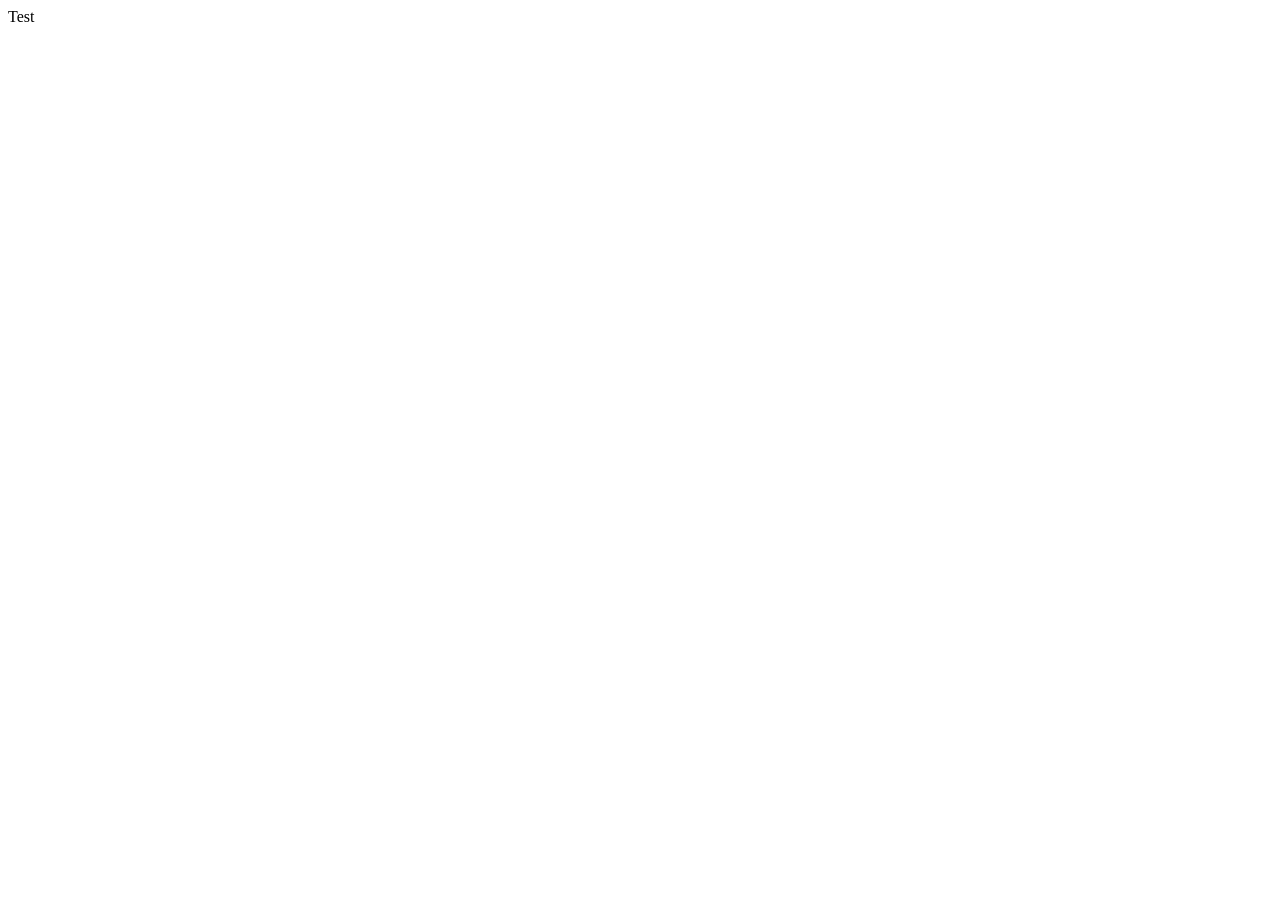
==== index.html @ 58afe357 "first commit" ====
<!doctype html>
<html lang="en">
  <head>
    <meta charset="UTF-8" />
    <meta name="viewport" content="width=device-width, initial-scale=1.0" />
    <title>Document</title>
  </head>
  <body>
    Test
  </body>
</html>
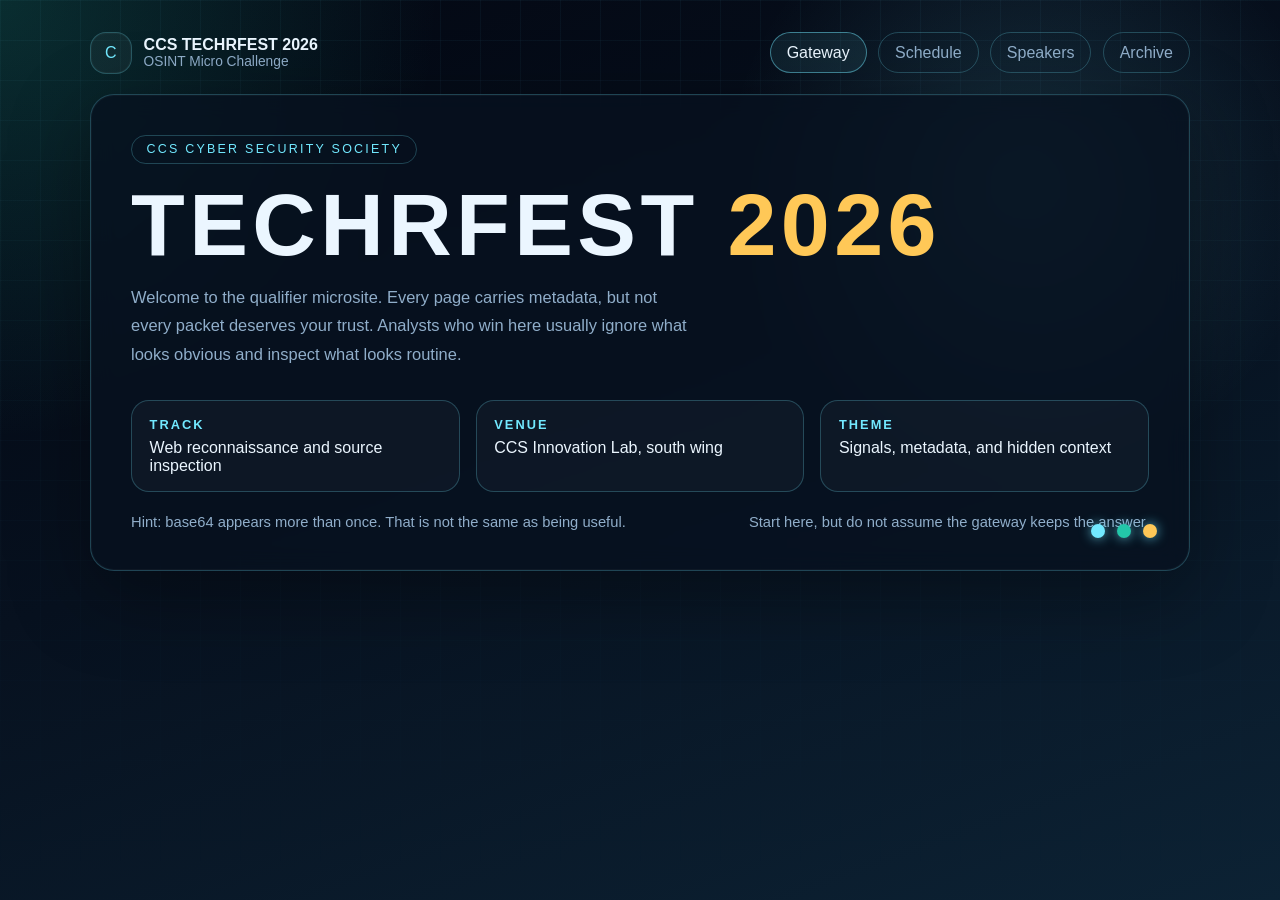
==== commit 6931a6f7: "add pages" ====
--- a/index.html
+++ b/index.html
@@ -3,9 +3,74 @@
   <head>
     <meta charset="UTF-8" />
     <meta name="viewport" content="width=device-width, initial-scale=1.0" />
-    <title>Document</title>
+    <title>CCS TECHRFEST 2026 | Gateway</title>
+    <link rel="stylesheet" href="styles.css" />
   </head>
   <body>
-    Test
+    <div class="shell">
+      <nav class="nav">
+        <a class="brand" href="index.html">
+          <span class="brand-mark">C</span>
+          <span class="brand-copy">
+            <strong>CCS TECHRFEST 2026</strong>
+            <span>OSINT Micro Challenge</span>
+          </span>
+        </a>
+        <div class="nav-links">
+          <a class="active" href="index.html">Gateway</a>
+          <a href="schedule.html">Schedule</a>
+          <a href="speakers.html">Speakers</a>
+          <a href="archive.html">Archive</a>
+        </div>
+      </nav>
+
+      <main class="hero">
+        <div class="eyebrow">CCS Cyber Security Society</div>
+        <h1>Techrfest <span>2026</span></h1>
+        <p class="lead">
+          Welcome to the qualifier microsite. Every page carries metadata, but
+          not every packet deserves your trust. Analysts who win here usually
+          ignore what looks obvious and inspect what looks routine.
+        </p>
+
+        <section class="grid grid-3" style="margin-top: 2rem">
+          <article
+            class="stat"
+            data-pulse="Q0NTLVRFQ0hSRkVTVC1HR1c="
+            data-seed="bm90X3RoZV9mbGFn"
+          >
+            <strong>Track</strong>
+            Web reconnaissance and source inspection
+          </article>
+          <article
+            class="stat"
+            data-cache="bWV0YWRhdGFfY2FjaGVfY2xlYW4="
+            data-node="Y2NzLWxhYi0wMQ=="
+          >
+            <strong>Venue</strong>
+            CCS Innovation Lab, south wing
+          </article>
+          <article
+            class="stat"
+            data-snapshot="V2F0Y2ggdGhlIGFyY2hpdmUu"
+            data-entropy="ZmFsc2VfcGFja2V0"
+          >
+            <strong>Theme</strong>
+            Signals, metadata, and hidden context
+          </article>
+        </section>
+
+        <div class="footer-note">
+          <span>Hint: base64 appears more than once. That is not the same as being useful.</span>
+          <span>Start here, but do not assume the gateway keeps the answer.</span>
+        </div>
+
+        <div class="telemetry" aria-label="Telemetry indicators">
+          <span aria-hidden="true"></span>
+          <span aria-hidden="true" data-trace="cHJldHR5X2J1dF91c2VsZXNz"></span>
+          <span aria-hidden="true"></span>
+        </div>
+      </main>
+    </div>
   </body>
 </html>
--- a/styles.css
+++ b/styles.css
@@ -0,0 +1,332 @@
+:root {
+  --bg: #07111f;
+  --bg-2: #0c2234;
+  --panel: rgba(7, 17, 31, 0.78);
+  --panel-soft: rgba(255, 255, 255, 0.03);
+  --line: rgba(114, 233, 255, 0.24);
+  --text: #ebf6ff;
+  --muted: #90aeca;
+  --cyan: #72e9ff;
+  --teal: #23c7a9;
+  --gold: #ffc857;
+  --danger: #ff7b72;
+}
+
+* {
+  box-sizing: border-box;
+}
+
+html {
+  color-scheme: dark;
+}
+
+body {
+  margin: 0;
+  min-height: 100vh;
+  color: var(--text);
+  background:
+    radial-gradient(circle at top left, rgba(35, 199, 169, 0.2), transparent 28%),
+    radial-gradient(circle at 80% 20%, rgba(114, 233, 255, 0.15), transparent 24%),
+    linear-gradient(160deg, #030712 0%, var(--bg) 46%, var(--bg-2) 100%);
+  font-family: "Trebuchet MS", "Segoe UI", sans-serif;
+}
+
+body::before {
+  content: "";
+  position: fixed;
+  inset: 0;
+  background-image:
+    linear-gradient(rgba(114, 233, 255, 0.05) 1px, transparent 1px),
+    linear-gradient(90deg, rgba(114, 233, 255, 0.05) 1px, transparent 1px);
+  background-size: 40px 40px;
+  mask-image: linear-gradient(to bottom, rgba(0, 0, 0, 0.85), transparent);
+  pointer-events: none;
+}
+
+.shell {
+  width: min(1100px, calc(100vw - 2rem));
+  margin: 0 auto;
+  padding: 2rem 0 3rem;
+}
+
+.nav {
+  display: flex;
+  flex-wrap: wrap;
+  gap: 0.8rem;
+  align-items: center;
+  justify-content: space-between;
+  margin-bottom: 1.25rem;
+}
+
+.brand {
+  display: inline-flex;
+  align-items: center;
+  gap: 0.75rem;
+  color: var(--text);
+  text-decoration: none;
+}
+
+.brand-mark {
+  width: 2.6rem;
+  height: 2.6rem;
+  display: grid;
+  place-items: center;
+  border-radius: 16px;
+  border: 1px solid var(--line);
+  color: var(--cyan);
+  background: rgba(255, 255, 255, 0.04);
+  box-shadow: inset 0 0 0 1px rgba(255, 255, 255, 0.03);
+}
+
+.brand-copy strong,
+.brand-copy span {
+  display: block;
+}
+
+.brand-copy span {
+  color: var(--muted);
+  font-size: 0.86rem;
+}
+
+.nav-links {
+  display: flex;
+  flex-wrap: wrap;
+  gap: 0.7rem;
+}
+
+.nav-links a {
+  padding: 0.65rem 1rem;
+  border: 1px solid var(--line);
+  border-radius: 999px;
+  color: var(--muted);
+  text-decoration: none;
+  transition: 160ms ease;
+}
+
+.nav-links a:hover,
+.nav-links a.active {
+  color: var(--text);
+  border-color: rgba(114, 233, 255, 0.48);
+  background: rgba(114, 233, 255, 0.08);
+}
+
+.hero,
+.panel {
+  position: relative;
+  border: 1px solid var(--line);
+  border-radius: 24px;
+  background: var(--panel);
+  backdrop-filter: blur(12px);
+  box-shadow:
+    0 24px 80px rgba(0, 0, 0, 0.35),
+    inset 0 0 0 1px rgba(255, 255, 255, 0.03);
+}
+
+.hero {
+  padding: 2.5rem;
+}
+
+.eyebrow {
+  display: inline-flex;
+  gap: 0.6rem;
+  align-items: center;
+  padding: 0.42rem 0.9rem;
+  border: 1px solid var(--line);
+  border-radius: 999px;
+  font-size: 0.78rem;
+  letter-spacing: 0.18em;
+  text-transform: uppercase;
+  color: var(--cyan);
+}
+
+h1,
+h2,
+h3 {
+  margin: 0;
+  text-transform: uppercase;
+  letter-spacing: 0.05em;
+}
+
+h1 {
+  margin-top: 1.2rem;
+  font-size: clamp(2.8rem, 8vw, 5.5rem);
+  line-height: 0.95;
+}
+
+h1 span,
+.accent {
+  color: var(--gold);
+}
+
+.lead {
+  max-width: 62ch;
+  margin-top: 1rem;
+  color: var(--muted);
+  font-size: 1.03rem;
+  line-height: 1.72;
+}
+
+.grid {
+  display: grid;
+  gap: 1rem;
+}
+
+.grid-3 {
+  grid-template-columns: repeat(3, minmax(0, 1fr));
+}
+
+.grid-2 {
+  grid-template-columns: repeat(2, minmax(0, 1fr));
+}
+
+.panel {
+  padding: 1.4rem;
+}
+
+.stat,
+.card {
+  padding: 1rem 1.1rem;
+  border: 1px solid var(--line);
+  border-radius: 18px;
+  background: var(--panel-soft);
+}
+
+.stat strong,
+.card strong,
+.label {
+  display: block;
+  margin-bottom: 0.45rem;
+  color: var(--cyan);
+  font-size: 0.8rem;
+  letter-spacing: 0.16em;
+  text-transform: uppercase;
+}
+
+.muted {
+  color: var(--muted);
+}
+
+.footer-note {
+  margin-top: 1.4rem;
+  display: flex;
+  justify-content: space-between;
+  gap: 1rem;
+  color: var(--muted);
+  font-size: 0.92rem;
+}
+
+.telemetry {
+  position: absolute;
+  right: 2rem;
+  bottom: 2rem;
+  display: flex;
+  gap: 0.75rem;
+}
+
+.telemetry span {
+  width: 14px;
+  height: 14px;
+  border-radius: 50%;
+  background: var(--cyan);
+  box-shadow: 0 0 12px rgba(114, 233, 255, 0.75);
+  animation: pulse 1.9s infinite ease-in-out;
+}
+
+.telemetry span:nth-child(2) {
+  background: var(--teal);
+  animation-delay: 0.3s;
+}
+
+.telemetry span:nth-child(3) {
+  background: var(--gold);
+  animation-delay: 0.6s;
+}
+
+.table {
+  width: 100%;
+  border-collapse: collapse;
+}
+
+.table th,
+.table td {
+  padding: 0.9rem 0.2rem;
+  border-bottom: 1px solid var(--line);
+  text-align: left;
+}
+
+.table th {
+  color: var(--cyan);
+  font-size: 0.82rem;
+  letter-spacing: 0.14em;
+  text-transform: uppercase;
+}
+
+.status {
+  display: inline-block;
+  padding: 0.3rem 0.55rem;
+  border-radius: 999px;
+  border: 1px solid currentColor;
+  font-size: 0.76rem;
+  text-transform: uppercase;
+  letter-spacing: 0.12em;
+}
+
+.status.live {
+  color: var(--teal);
+}
+
+.status.review {
+  color: var(--gold);
+}
+
+.status.locked {
+  color: var(--danger);
+}
+
+.stack {
+  display: grid;
+  gap: 1rem;
+}
+
+.tiny {
+  font-size: 0.84rem;
+}
+
+code {
+  color: var(--gold);
+  font-family: "Consolas", "Courier New", monospace;
+}
+
+@keyframes pulse {
+  0%,
+  100% {
+    transform: scale(0.9);
+    opacity: 0.55;
+  }
+
+  50% {
+    transform: scale(1.2);
+    opacity: 1;
+  }
+}
+
+@media (max-width: 820px) {
+  .hero,
+  .panel {
+    padding: 1.4rem;
+  }
+
+  .grid-2,
+  .grid-3 {
+    grid-template-columns: 1fr;
+  }
+
+  .footer-note {
+    flex-direction: column;
+  }
+
+  .telemetry {
+    position: static;
+    margin-top: 1rem;
+  }
+}
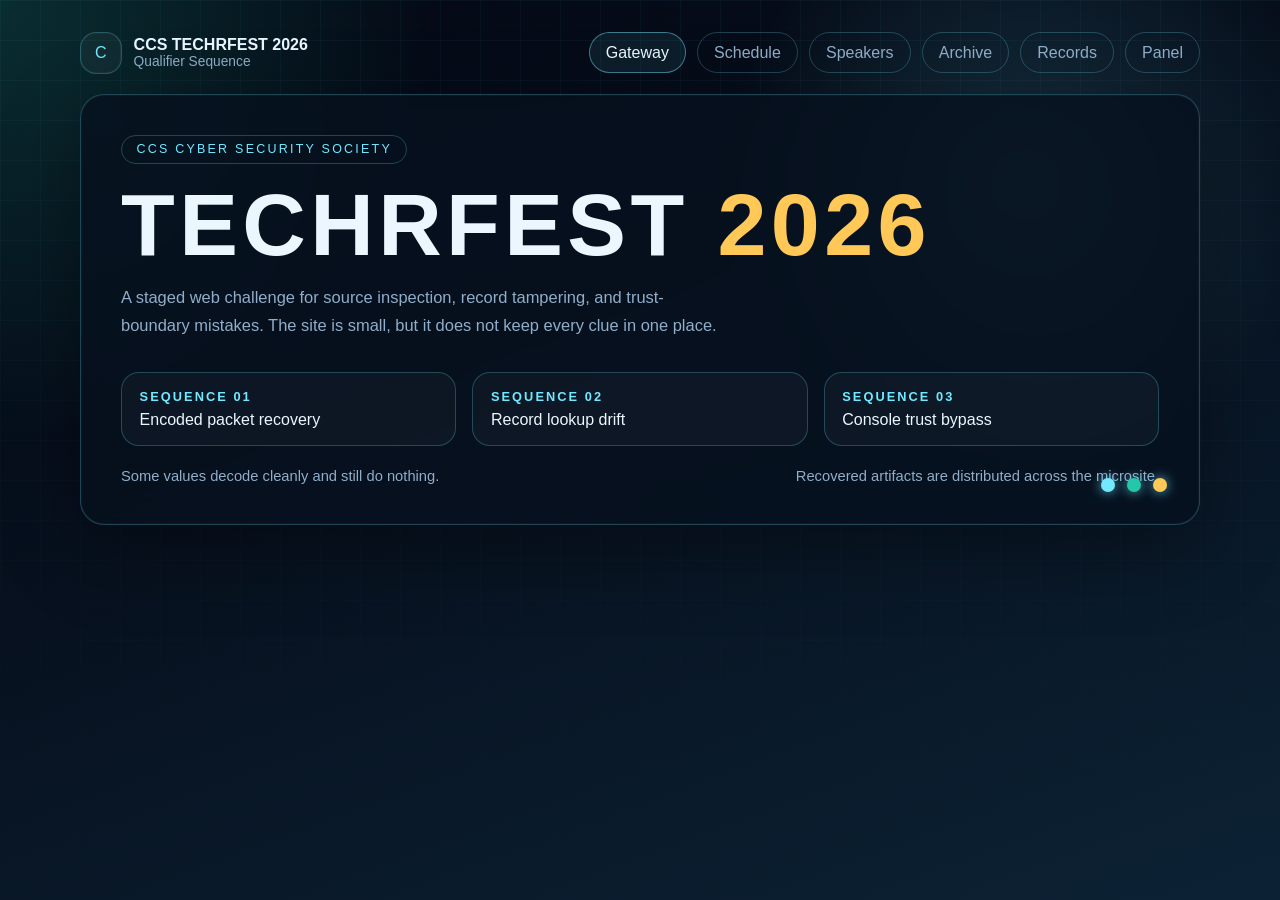
==== commit 35648cd1: "add pages" ====
--- a/index.html
+++ b/index.html
@@ -13,7 +13,7 @@
           <span class="brand-mark">C</span>
           <span class="brand-copy">
             <strong>CCS TECHRFEST 2026</strong>
-            <span>OSINT Micro Challenge</span>
+            <span>Qualifier Sequence</span>
           </span>
         </a>
         <div class="nav-links">
@@ -21,6 +21,8 @@
           <a href="schedule.html">Schedule</a>
           <a href="speakers.html">Speakers</a>
           <a href="archive.html">Archive</a>
+          <a href="records.html">Records</a>
+          <a href="panel.html">Panel</a>
         </div>
       </nav>
 
@@ -28,41 +30,29 @@
         <div class="eyebrow">CCS Cyber Security Society</div>
         <h1>Techrfest <span>2026</span></h1>
         <p class="lead">
-          Welcome to the qualifier microsite. Every page carries metadata, but
-          not every packet deserves your trust. Analysts who win here usually
-          ignore what looks obvious and inspect what looks routine.
+          A staged web challenge for source inspection, record tampering, and
+          trust-boundary mistakes. The site is small, but it does not keep every
+          clue in one place.
         </p>
 
         <section class="grid grid-3" style="margin-top: 2rem">
-          <article
-            class="stat"
-            data-pulse="Q0NTLVRFQ0hSRkVTVC1HR1c="
-            data-seed="bm90X3RoZV9mbGFn"
-          >
-            <strong>Track</strong>
-            Web reconnaissance and source inspection
+          <article class="stat" data-pulse="Q0NTLVRFQ0hSRkVTVC1HR1c=" data-seed="bm90X3RoZV9mbGFn">
+            <strong>Sequence 01</strong>
+            Encoded packet recovery
           </article>
-          <article
-            class="stat"
-            data-cache="bWV0YWRhdGFfY2FjaGVfY2xlYW4="
-            data-node="Y2NzLWxhYi0wMQ=="
-          >
-            <strong>Venue</strong>
-            CCS Innovation Lab, south wing
+          <article class="stat" data-cache="bWV0YWRhdGFfY2FjaGVfY2xlYW4=" data-node="Y2NzLWxhYi0wMQ==">
+            <strong>Sequence 02</strong>
+            Record lookup drift
           </article>
-          <article
-            class="stat"
-            data-snapshot="V2F0Y2ggdGhlIGFyY2hpdmUu"
-            data-entropy="ZmFsc2VfcGFja2V0"
-          >
-            <strong>Theme</strong>
-            Signals, metadata, and hidden context
+          <article class="stat" data-snapshot="V2F0Y2ggdGhlIGFyY2hpdmUu" data-entropy="ZmFsc2VfcGFja2V0">
+            <strong>Sequence 03</strong>
+            Console trust bypass
           </article>
         </section>
 
         <div class="footer-note">
-          <span>Hint: base64 appears more than once. That is not the same as being useful.</span>
-          <span>Start here, but do not assume the gateway keeps the answer.</span>
+          <span>Some values decode cleanly and still do nothing.</span>
+          <span>Recovered artifacts are distributed across the microsite.</span>
         </div>
 
         <div class="telemetry" aria-label="Telemetry indicators">
--- a/styles.css
+++ b/styles.css
@@ -1,7 +1,7 @@
 :root {
   --bg: #07111f;
   --bg-2: #0c2234;
-  --panel: rgba(7, 17, 31, 0.78);
+  --panel: rgba(7, 17, 31, 0.8);
   --panel-soft: rgba(255, 255, 255, 0.03);
   --line: rgba(114, 233, 255, 0.24);
   --text: #ebf6ff;
@@ -44,7 +44,7 @@
 }
 
 .shell {
-  width: min(1100px, calc(100vw - 2rem));
+  width: min(1120px, calc(100vw - 2rem));
   margin: 0 auto;
   padding: 2rem 0 3rem;
 }
@@ -126,6 +126,10 @@
   padding: 2.5rem;
 }
 
+.panel {
+  padding: 1.4rem;
+}
+
 .eyebrow {
   display: inline-flex;
   gap: 0.6rem;
@@ -159,7 +163,7 @@
 }
 
 .lead {
-  max-width: 62ch;
+  max-width: 66ch;
   margin-top: 1rem;
   color: var(--muted);
   font-size: 1.03rem;
@@ -179,12 +183,9 @@
   grid-template-columns: repeat(2, minmax(0, 1fr));
 }
 
-.panel {
-  padding: 1.4rem;
-}
-
 .stat,
-.card {
+.card,
+.callout {
   padding: 1rem 1.1rem;
   border: 1px solid var(--line);
   border-radius: 18px;
@@ -292,9 +293,85 @@
   font-size: 0.84rem;
 }
 
-code {
+code,
+input,
+button {
+  font-family: "Consolas", "Courier New", monospace;
+}
+
+.form {
+  display: grid;
+  gap: 0.9rem;
+}
+
+.field {
+  display: grid;
+  gap: 0.4rem;
+}
+
+.field label {
+  color: var(--muted);
+  font-size: 0.92rem;
+}
+
+.field input {
+  width: 100%;
+  padding: 0.9rem 1rem;
+  border: 1px solid var(--line);
+  border-radius: 14px;
+  background: rgba(2, 11, 19, 0.88);
+  color: var(--text);
+}
+
+.actions {
+  display: flex;
+  flex-wrap: wrap;
+  gap: 0.8rem;
+}
+
+.button,
+button {
+  border: 1px solid var(--line);
+  border-radius: 999px;
+  padding: 0.85rem 1.1rem;
+  color: var(--text);
+  background: rgba(114, 233, 255, 0.08);
+  cursor: pointer;
+  text-decoration: none;
+}
+
+.button:hover,
+button:hover {
+  border-color: rgba(114, 233, 255, 0.48);
+  background: rgba(114, 233, 255, 0.14);
+}
+
+.result {
+  min-height: 220px;
+}
+
+.pill-row {
+  display: flex;
+  flex-wrap: wrap;
+  gap: 0.6rem;
+}
+
+.pill {
+  border: 1px solid var(--line);
+  border-radius: 999px;
+  padding: 0.42rem 0.72rem;
+  color: var(--muted);
+  font-size: 0.82rem;
+}
+
+.secret {
+  margin-top: 1rem;
+  padding: 0.9rem 1rem;
+  border-radius: 14px;
+  border: 1px solid rgba(255, 200, 87, 0.35);
+  background: rgba(255, 200, 87, 0.08);
   color: var(--gold);
-  font-family: "Consolas", "Courier New", monospace;
+  word-break: break-all;
 }
 
 @keyframes pulse {
@@ -310,17 +387,19 @@
   }
 }
 
+@media (max-width: 900px) {
+  .grid-2,
+  .grid-3 {
+    grid-template-columns: 1fr;
+  }
+}
+
 @media (max-width: 820px) {
   .hero,
   .panel {
     padding: 1.4rem;
   }
 
-  .grid-2,
-  .grid-3 {
-    grid-template-columns: 1fr;
-  }
-
   .footer-note {
     flex-direction: column;
   }
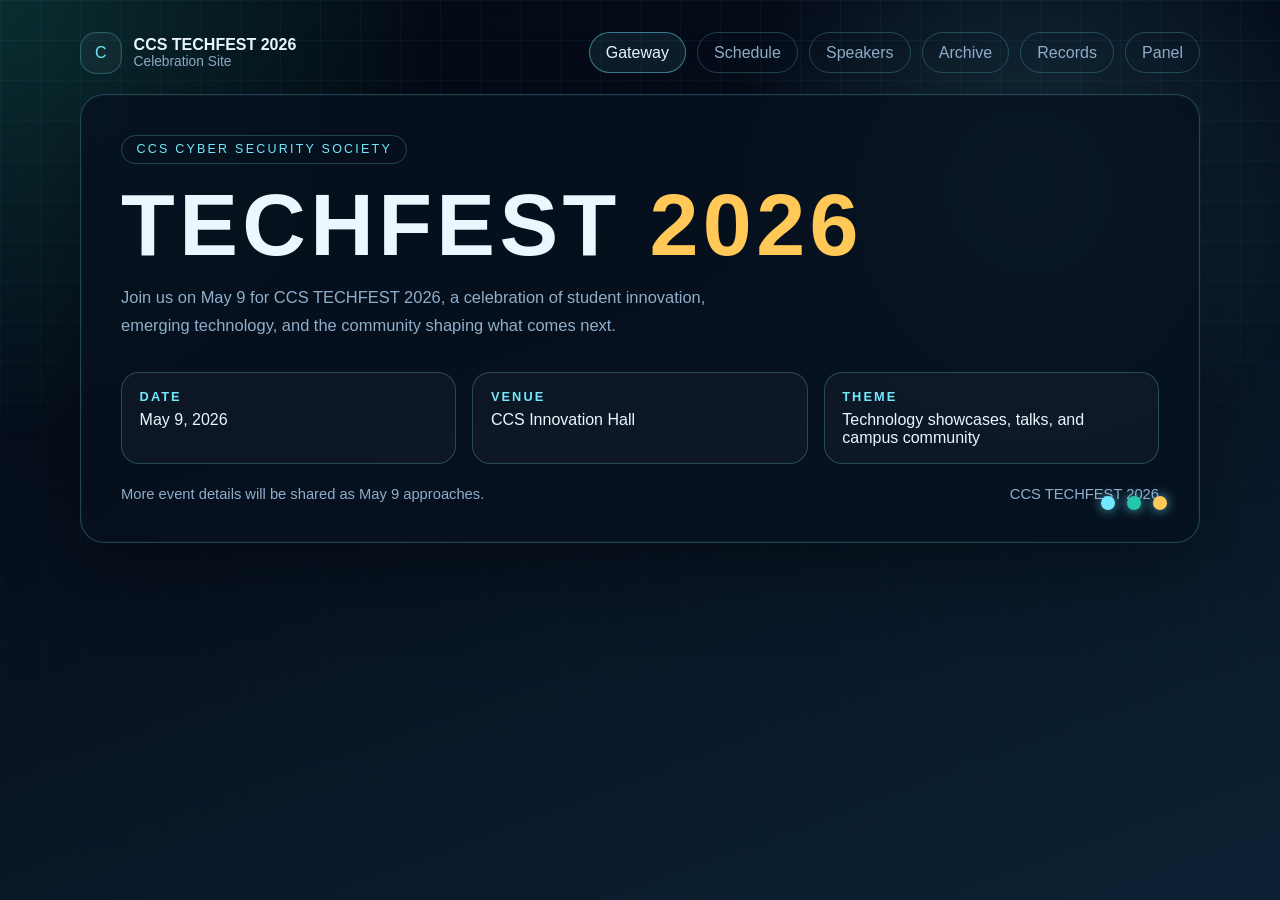
==== commit f188839c: "add pages" ====
--- a/index.html
+++ b/index.html
@@ -3,7 +3,7 @@
   <head>
     <meta charset="UTF-8" />
     <meta name="viewport" content="width=device-width, initial-scale=1.0" />
-    <title>CCS TECHRFEST 2026 | Gateway</title>
+    <title>CCS TECHFEST 2026 | Gateway</title>
     <link rel="stylesheet" href="styles.css" />
   </head>
   <body>
@@ -12,8 +12,8 @@
         <a class="brand" href="index.html">
           <span class="brand-mark">C</span>
           <span class="brand-copy">
-            <strong>CCS TECHRFEST 2026</strong>
-            <span>Qualifier Sequence</span>
+            <strong>CCS TECHFEST 2026</strong>
+            <span>Celebration Site</span>
           </span>
         </a>
         <div class="nav-links">
@@ -28,31 +28,43 @@
 
       <main class="hero">
         <div class="eyebrow">CCS Cyber Security Society</div>
-        <h1>Techrfest <span>2026</span></h1>
+        <h1>TECHFEST <span>2026</span></h1>
         <p class="lead">
-          A staged web challenge for source inspection, record tampering, and
-          trust-boundary mistakes. The site is small, but it does not keep every
-          clue in one place.
+          Join us on May 9 for CCS TECHFEST 2026, a celebration of student
+          innovation, emerging technology, and the community shaping what comes
+          next.
         </p>
 
         <section class="grid grid-3" style="margin-top: 2rem">
-          <article class="stat" data-pulse="Q0NTLVRFQ0hSRkVTVC1HR1c=" data-seed="bm90X3RoZV9mbGFn">
-            <strong>Sequence 01</strong>
-            Encoded packet recovery
+          <article
+            class="stat"
+            data-pulse="Q0NTLVRFQ0hSRkVTVC1HR1c="
+            data-seed="bm90X3RoZV9mbGFn"
+          >
+            <strong>Date</strong>
+            May 9, 2026
           </article>
-          <article class="stat" data-cache="bWV0YWRhdGFfY2FjaGVfY2xlYW4=" data-node="Y2NzLWxhYi0wMQ==">
-            <strong>Sequence 02</strong>
-            Record lookup drift
+          <article
+            class="stat"
+            data-cache="bWV0YWRhdGFfY2FjaGVfY2xlYW4="
+            data-node="Y2NzLWxhYi0wMQ=="
+          >
+            <strong>Venue</strong>
+            CCS Innovation Hall
           </article>
-          <article class="stat" data-snapshot="V2F0Y2ggdGhlIGFyY2hpdmUu" data-entropy="ZmFsc2VfcGFja2V0">
-            <strong>Sequence 03</strong>
-            Console trust bypass
+          <article
+            class="stat"
+            data-snapshot="V2F0Y2ggdGhlIGFyY2hpdmUu"
+            data-entropy="ZmFsc2VfcGFja2V0"
+          >
+            <strong>Theme</strong>
+            Technology showcases, talks, and campus community
           </article>
         </section>
 
         <div class="footer-note">
-          <span>Some values decode cleanly and still do nothing.</span>
-          <span>Recovered artifacts are distributed across the microsite.</span>
+          <span>More event details will be shared as May 9 approaches.</span>
+          <span>CCS TECHFEST 2026</span>
         </div>
 
         <div class="telemetry" aria-label="Telemetry indicators">
